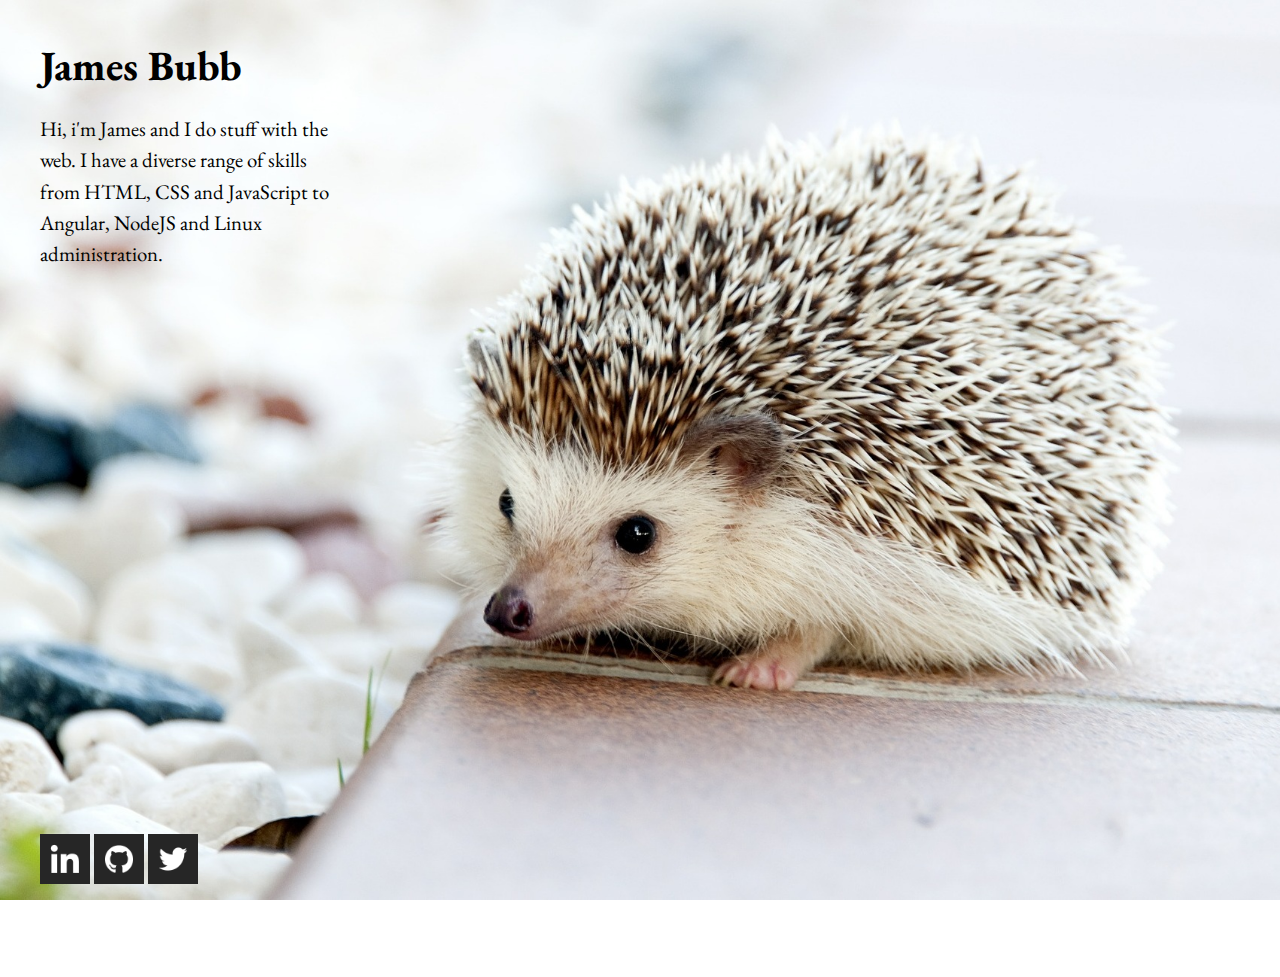
==== index.html @ df621baf "Hedgehogify." ====
<!DOCTYPE html>
<html lang="en">
<head>
  <meta charset="UTF-8">
  <title>Document</title>
  <link href='https://fonts.googleapis.com/css?family=EB+Garamond' rel='stylesheet' type='text/css'>
  <meta name="viewport" content="width=device-width, initial-scale=1">
  <style>
    body{
      font-family: 'EB Garamond', garamond, serif;
      font-size: 1.3em;
      margin: 0;
      padding: 0;
    }
    h1{
      font-size: 2em;
    }
    h2{
      margin: 0;
      font-size: 1em;
    }
    .jumbotron{
      height: 100vh;
      background-image: url(img/hedgehog.jpg);
      background-size: cover;
      background-position: left center;
      background-repeat: no-repeat;
      position: relative;
    }
    .jumbotron img{
      width: 50px;
      height: 50px;
    }
    .container{
      max-width: 1200px;
      padding: 3%;
      margin: 0 auto;
    }

    ul.links{
      list-style-type: none;
      margin: 0;
      padding: 0;
    }
    ul.links li{
      font-size: 1.4em;
      display:inline-block;
      padding: 0 30px;
    }
    ul.links .line{
      border-bottom: 2px solid black;
      display: block;
      width: 0;
      margin-top: 5px;
      position: relative;
      padding: 0;
      transition: all .6s ease;
    }
    h1{ margin: 0;}
    header{
      margin-top: 50px;
    }
    header * {
      display: inline-block;

    }
    .links{
      float: right;
vertical-align: baseline;
    }
    a{
      color: rgb(64, 64, 64);
      text-decoration: none;
    }
    a:hover{
      color: rgb(84, 84, 84);
    }

    #skills ul{
      list-style-type: none;
      margin: 0;
      padding: 0;
    }
    #skills ul li{
      display: inline;
      padding:25px;
    }
    #skills ul li img{
      vertical-align: middle;
      width: 20%;
      height: 20%;
    }
    .social{
      position: absolute;
      bottom: 10px;
    }
    .jumbotron p{
      line-height: 1.5em;
      min-width: 250px;
      max-width: 25%;
      color: black;
    }
  </style>
</head>
<body>
  <section class="jumbotron">
    <div class="container">
      <h1>James Bubb </h1>
      <p>Hi, i'm James and I do stuff with the web. I have a diverse range of skills from HTML, CSS and JavaScript to Angular, NodeJS and Linux administration. </p>

    <div class="social">
      <a href="https://www.linkedin.com/in/james-bubb-40753142"><img src="img/sm/Linkedin.png" alt=""></a>
      <a href="https://github.com/codebubb"><img src="img/sm/Github.png" alt=""></a>
      <a href="https://twitter.com/codebubb"><img src="img/sm/Twitter.png" alt=""></a>
    </div>
  </div>
  </section>
  <div class="container">


    <div class="page" id="skills">
      <h2>Skills</h2>
      <ul>
        <li><img src="img/html5.png" alt=""></li>
        <li><img src="img/css.png" alt=""></li>
        <li><img src="img/js.png" alt=""></li>
        <li><img src="img/jquery.gif" alt=""></li>
        <li><img src="img/angular.png" alt=""></li>
        <li><img src="img/sass.png" alt=""></li>
        <li><img src="img/photoshop.png" alt=""></li>
        <li><img src="img/nodejs.png" alt=""></li>
        <li><img src="img/expressjs.png" alt=""></li>
        <li><img src="img/mongodb.jpeg" alt=""></li>

      </ul>
    </div>
    <div class="page" id="projects">
      <h2>Projects</h2>
      <div>Lorem ipsum dolor sit amet, consectetur adipisicing elit. Modi consectetur ab labore illum provident, repudiandae quae iusto, rem voluptas, voluptatibus facilis odio quam a! Et, debitis, voluptates! Quaerat ipsam, dolores!</div>
      <div>Harum aut nulla commodi, pariatur, illo soluta. Nisi saepe at nam eos cumque blanditiis quasi, mollitia, delectus deleniti dolor vero natus repellendus reiciendis culpa quod veniam hic qui quidem! Ut.</div>
      <div>Facere, minima, tempora. Tempora earum iure deleniti doloremque! Dolores deserunt sapiente quos nulla natus maxime nisi neque odio ipsam explicabo, exercitationem deleniti quaerat, laudantium aspernatur voluptate sed nostrum velit provident.</div>
    </div>
    <div class="page" id="blog">
      <h2>Blog</h2>
      <div>Lorem ipsum dolor sit amet, consectetur adipisicing elit. Consectetur, possimus dolor! Ducimus dolores animi nihil odio adipisci sapiente quae ad obcaecati veritatis necessitatibus facere, aperiam dignissimos mollitia a in numquam?</div>
      <div>Est illum beatae voluptates ex ratione ullam doloribus dolore non? Minus exercitationem consequuntur nam recusandae culpa debitis corrupti, voluptate rem deserunt adipisci quod non sunt! Excepturi consequuntur sequi facilis minima.</div>
      <div>Iste labore eligendi itaque voluptatem, molestias assumenda suscipit fugiat voluptate optio officia facilis quas odit, qui nesciunt quidem veniam eos alias repellat omnis molestiae quo similique explicabo provident consequatur. Exercitationem.</div>
    </div>
  </div>
  <script>
    (function(){
      var toggleContent = function(toShow){
        toShow = toShow || document.querySelector('#intro');
        var contentBlocks = document.querySelectorAll('.page');
        contentBlocks.forEach(function(block){
          block.style.display = block === toShow ? 'block' : 'none';
        });
      };

      toggleContent();


      var links = document.querySelectorAll('.links a');
      var line = document.querySelector('.line');
      links.forEach(function(link){
        link.addEventListener('click', function(){
          var currentSection = {
            href: this.getAttribute('href'),
            width: this.parentElement.clientWidth,
            position: this.parentElement.offsetLeft - this.parentElement.parentElement.offsetLeft,
            padding: {
              left: parseInt(window.getComputedStyle(this.parentElement).paddingLeft),
              right: parseInt(window.getComputedStyle(this.parentElement).paddingRight)
            },
            contentWidth: function(){
              return this.width - (this.padding.left + this.padding.right) + "px";
            },
            contentPosition: function(){
              return this.position + this.padding.left + "px";
            }
          }
          line.style.width = currentSection.contentWidth();
          line.style.left = currentSection.contentPosition();
          toggleContent(document.querySelector(currentSection.href));
        })
      });
    })();
  </script>
</body>
</html>
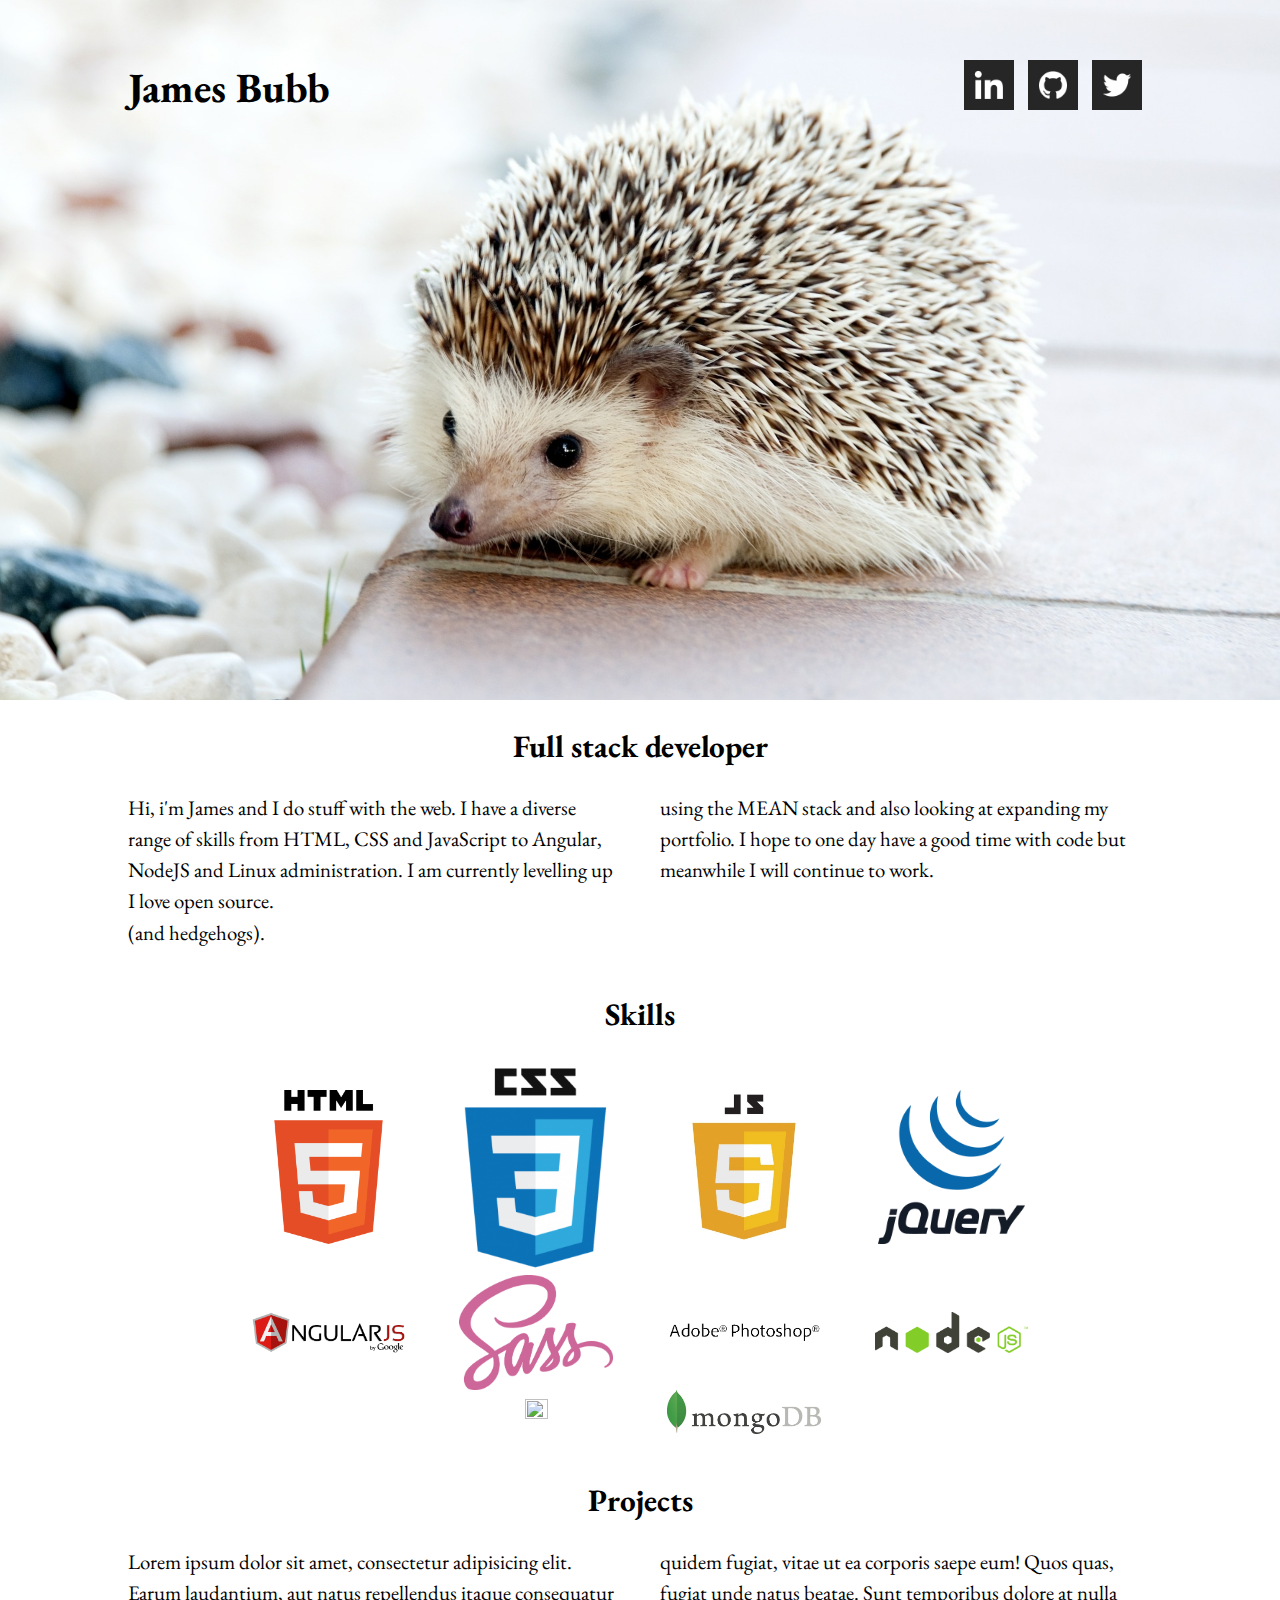
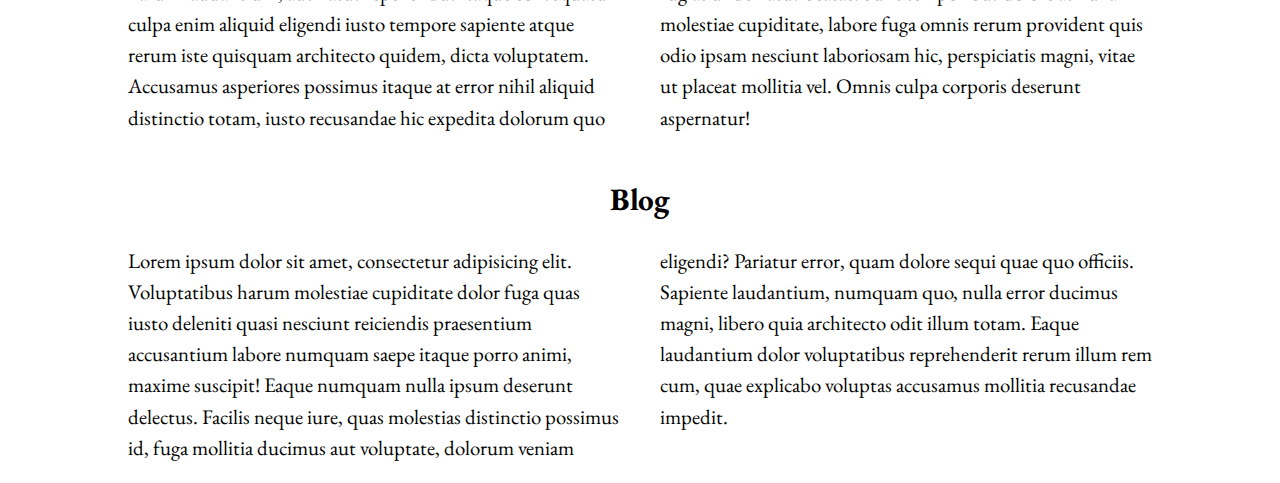
==== commit 2f7604ec: "Update containers and mobile layout." ====
--- a/index.html
+++ b/index.html
@@ -15,28 +15,34 @@
     h1{
       font-size: 2em;
     }
-    h2{
-      margin: 0;
-      font-size: 1em;
-    }
+
+
+
     .jumbotron{
-      height: 100vh;
+      height: 700px;
       background-image: url(img/hedgehog.jpg);
       background-size: cover;
       background-position: left center;
       background-repeat: no-repeat;
+    }
+
+
+
+
+    .container{
+      max-width: 1024px;
+      padding: 0px 20px 20px 20px;
+      margin: 0 auto;
+    }
+    .jumbotron .container{
       position: relative;
-    }
-    .jumbotron img{
+      padding-top: 60px;
+    }
+    .social img{
       width: 50px;
       height: 50px;
-    }
-    .container{
-      max-width: 1200px;
-      padding: 3%;
-      margin: 0 auto;
-    }
-
+      margin-right: 10px;
+    }
     ul.links{
       list-style-type: none;
       margin: 0;
@@ -56,14 +62,12 @@
       padding: 0;
       transition: all .6s ease;
     }
-    h1{ margin: 0;}
+    h1{ margin: 0;
+    }
     header{
-      margin-top: 50px;
-    }
-    header * {
-      display: inline-block;
-
-    }
+      /*position: fixed;*/
+    }
+
     .links{
       float: right;
 vertical-align: baseline;
@@ -80,6 +84,7 @@
       list-style-type: none;
       margin: 0;
       padding: 0;
+      text-align: center;
     }
     #skills ul li{
       display: inline;
@@ -87,38 +92,81 @@
     }
     #skills ul li img{
       vertical-align: middle;
-      width: 20%;
-      height: 20%;
-    }
-    .social{
+
+      width: 15%;
+      height: 15%;
+    }
+    .jumbotron .container .social{
       position: absolute;
-      bottom: 10px;
-    }
-    .jumbotron p{
+      top: 60px;
+      right: 20px;
+    }
+    .info p{
       line-height: 1.5em;
-      min-width: 250px;
-      max-width: 25%;
+      margin: 0;
       color: black;
+      column-count: 2;
+      column-gap: 40px;
+    }
+    h2{
+      text-align: center;
+
+    }
+    @media(max-width:480px){
+      .jumbotron{
+        height: 400px;
+      }
+      .jumbotron .container{
+        padding-top: 5px;
+      }
+      .container{
+        padding-top: 5px;
+      }
+      .social{
+        position: relative;
+        left: 20px;
+      }
+      .social img{
+        width: 35px;
+        height: 35px;
+      }
+      .info p{
+        column-count: 1;
+      }
+    }
+    .jumbotron h3{
+      margin-top: 5%;
     }
   </style>
 </head>
 <body>
   <section class="jumbotron">
     <div class="container">
+      <header>
+
       <h1>James Bubb </h1>
-      <p>Hi, i'm James and I do stuff with the web. I have a diverse range of skills from HTML, CSS and JavaScript to Angular, NodeJS and Linux administration. </p>
 
     <div class="social">
       <a href="https://www.linkedin.com/in/james-bubb-40753142"><img src="img/sm/Linkedin.png" alt=""></a>
       <a href="https://github.com/codebubb"><img src="img/sm/Github.png" alt=""></a>
       <a href="https://twitter.com/codebubb"><img src="img/sm/Twitter.png" alt=""></a>
     </div>
+    </header>
   </div>
   </section>
-  <div class="container">
-
-
-    <div class="page" id="skills">
+  <section class="info">
+    <div class="container">
+      <h2>Full stack developer</h2>
+      <p>Hi, i'm James and I do stuff with the web. I have a diverse range of skills from HTML, CSS and JavaScript to Angular, NodeJS and Linux administration. I am currently levelling up using the MEAN stack and also looking at expanding my portfolio. I hope to one day have a good time with code but meanwhile I will continue to work.</p>
+      <p> I love open source.</p>
+      <p>(and hedgehogs).</p>
+    </div>
+  </section>
+
+
+
+    <section class="page" id="skills">
+      <div class="container">
       <h2>Skills</h2>
       <ul>
         <li><img src="img/html5.png" alt=""></li>
@@ -134,18 +182,23 @@
 
       </ul>
     </div>
-    <div class="page" id="projects">
+  </section>
+    <section class="info" id="projects">
+      <div class="container">
       <h2>Projects</h2>
-      <div>Lorem ipsum dolor sit amet, consectetur adipisicing elit. Modi consectetur ab labore illum provident, repudiandae quae iusto, rem voluptas, voluptatibus facilis odio quam a! Et, debitis, voluptates! Quaerat ipsam, dolores!</div>
-      <div>Harum aut nulla commodi, pariatur, illo soluta. Nisi saepe at nam eos cumque blanditiis quasi, mollitia, delectus deleniti dolor vero natus repellendus reiciendis culpa quod veniam hic qui quidem! Ut.</div>
-      <div>Facere, minima, tempora. Tempora earum iure deleniti doloremque! Dolores deserunt sapiente quos nulla natus maxime nisi neque odio ipsam explicabo, exercitationem deleniti quaerat, laudantium aspernatur voluptate sed nostrum velit provident.</div>
-    </div>
-    <div class="page" id="blog">
+      <p><span>Lorem ipsum dolor sit amet, consectetur adipisicing elit. Earum laudantium, aut natus repellendus itaque consequatur culpa enim aliquid eligendi iusto tempore sapiente atque rerum iste quisquam architecto quidem, dicta voluptatem.</span>
+      <span>Accusamus asperiores possimus itaque at error nihil aliquid distinctio totam, iusto recusandae hic expedita dolorum quo quidem fugiat, vitae ut ea corporis saepe eum! Quos quas, fugiat unde natus beatae.</span>
+      <span>Sunt temporibus dolore at nulla molestiae cupiditate, labore fuga omnis rerum provident quis odio ipsam nesciunt laboriosam hic, perspiciatis magni, vitae ut placeat mollitia vel. Omnis culpa corporis deserunt aspernatur!</span></p>
+    </section>
+    </div>
+    <section class="info" id="blog">
+      <div class="container">
       <h2>Blog</h2>
-      <div>Lorem ipsum dolor sit amet, consectetur adipisicing elit. Consectetur, possimus dolor! Ducimus dolores animi nihil odio adipisci sapiente quae ad obcaecati veritatis necessitatibus facere, aperiam dignissimos mollitia a in numquam?</div>
-      <div>Est illum beatae voluptates ex ratione ullam doloribus dolore non? Minus exercitationem consequuntur nam recusandae culpa debitis corrupti, voluptate rem deserunt adipisci quod non sunt! Excepturi consequuntur sequi facilis minima.</div>
-      <div>Iste labore eligendi itaque voluptatem, molestias assumenda suscipit fugiat voluptate optio officia facilis quas odit, qui nesciunt quidem veniam eos alias repellat omnis molestiae quo similique explicabo provident consequatur. Exercitationem.</div>
-    </div>
+      <p><span>Lorem ipsum dolor sit amet, consectetur adipisicing elit. Voluptatibus harum molestiae cupiditate dolor fuga quas iusto deleniti quasi nesciunt reiciendis praesentium accusantium labore numquam saepe itaque porro animi, maxime suscipit!</span>
+      <span>Eaque numquam nulla ipsum deserunt delectus. Facilis neque iure, quas molestias distinctio possimus id, fuga mollitia ducimus aut voluptate, dolorum veniam eligendi? Pariatur error, quam dolore sequi quae quo officiis.</span>
+      <span>Sapiente laudantium, numquam quo, nulla error ducimus magni, libero quia architecto odit illum totam. Eaque laudantium dolor voluptatibus reprehenderit rerum illum rem cum, quae explicabo voluptas accusamus mollitia recusandae impedit.</span></p>
+    </div>
+  </section>
   </div>
   <script>
     (function(){
@@ -157,7 +210,7 @@
         });
       };
 
-      toggleContent();
+      // toggleContent();
 
 
       var links = document.querySelectorAll('.links a');
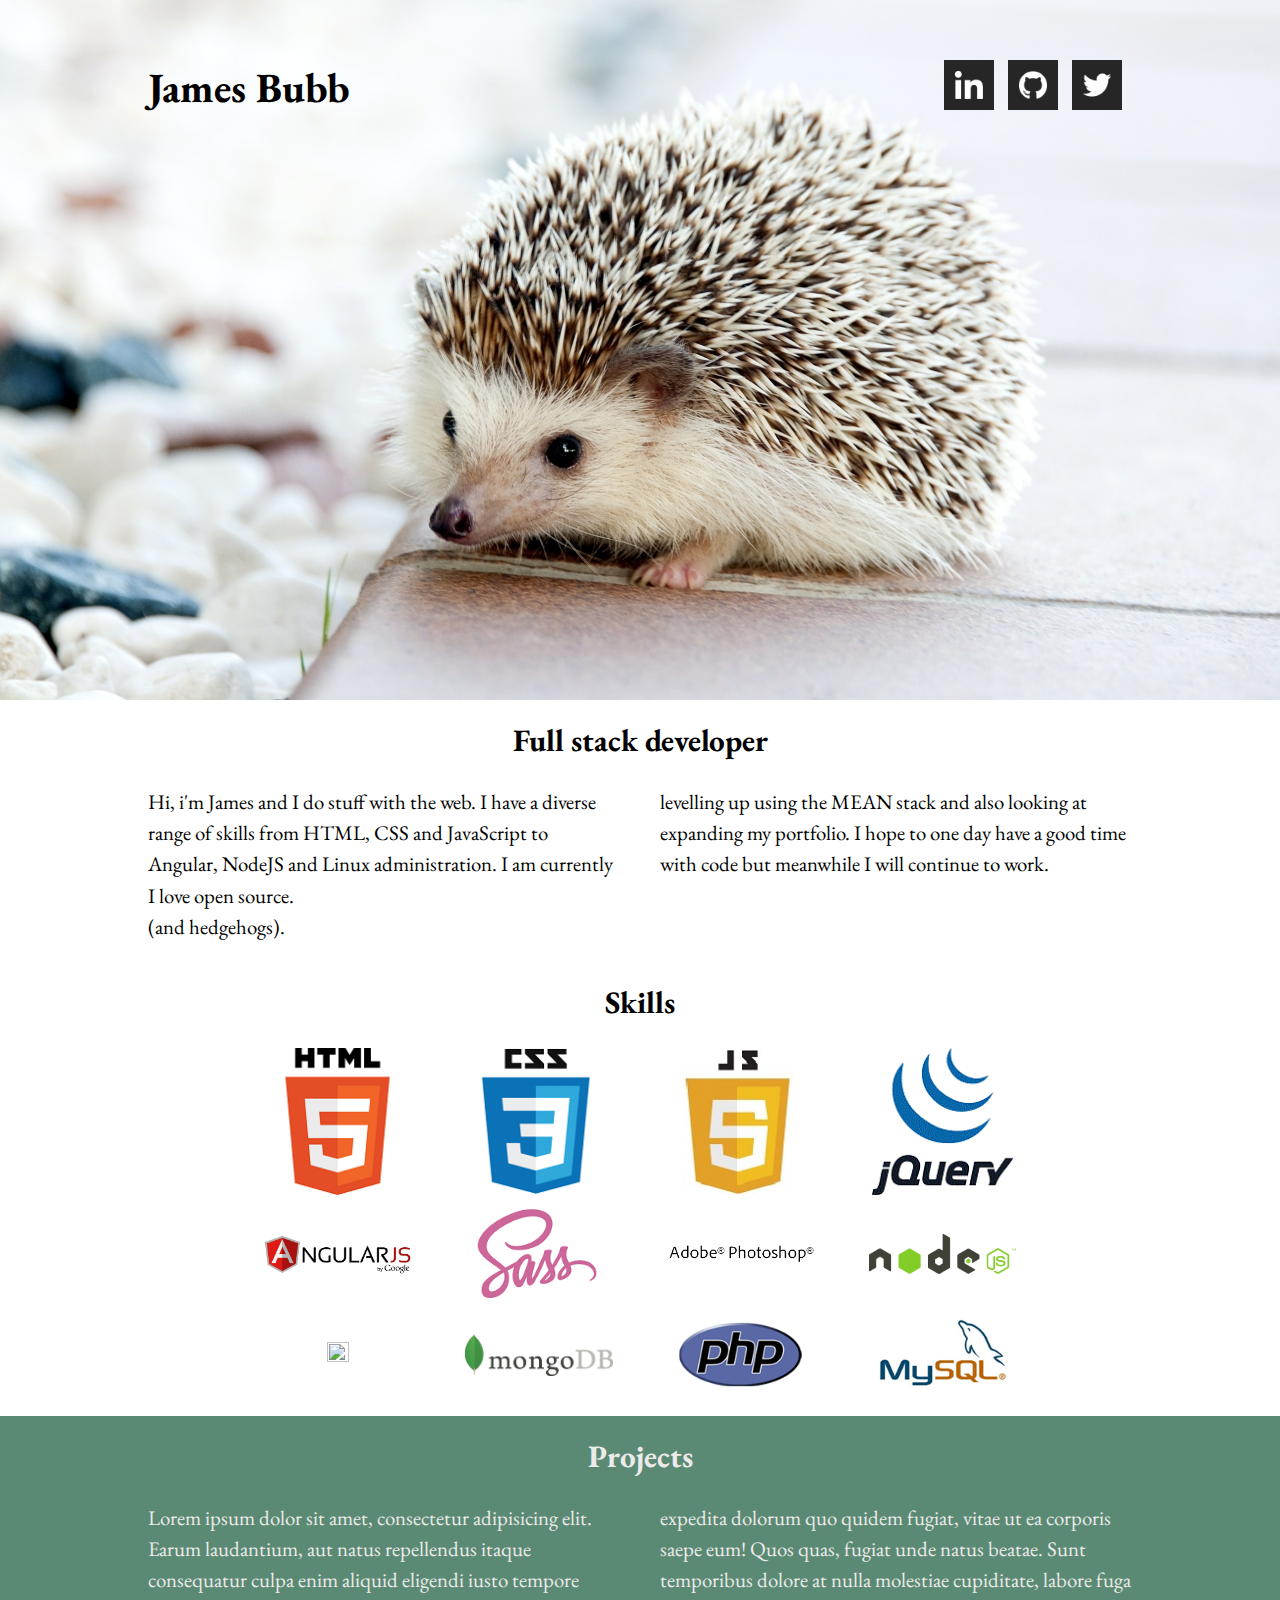
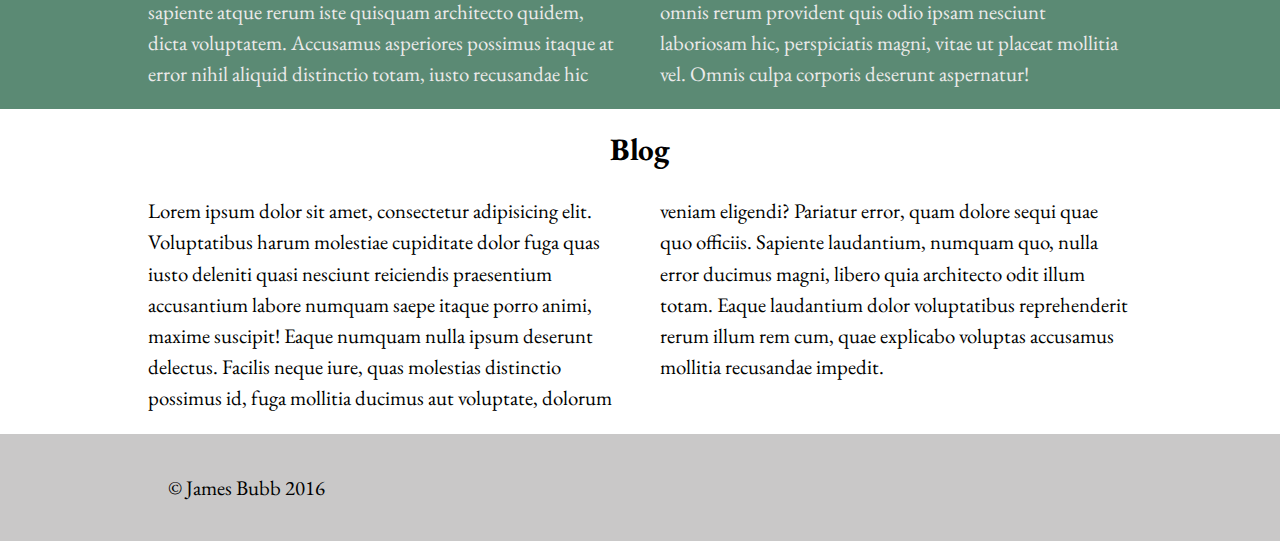
==== commit 65bf0e87: "Add new banner type for projects." ====
--- a/index.html
+++ b/index.html
@@ -6,6 +6,9 @@
   <link href='https://fonts.googleapis.com/css?family=EB+Garamond' rel='stylesheet' type='text/css'>
   <meta name="viewport" content="width=device-width, initial-scale=1">
   <style>
+    * {
+      box-sizing: border-box;
+    }
     body{
       font-family: 'EB Garamond', garamond, serif;
       font-size: 1.3em;
@@ -31,7 +34,7 @@
 
     .container{
       max-width: 1024px;
-      padding: 0px 20px 20px 20px;
+      padding: 20px 20px 20px 20px;
       margin: 0 auto;
     }
     .jumbotron .container{
@@ -110,7 +113,23 @@
     }
     h2{
       text-align: center;
-
+      margin-top: 0;
+    }
+    footer{
+      background-color: #c9c8c8;
+
+    }
+
+    footer p{
+      margin: 0;
+      padding: 20px;
+    }
+    #projects{
+      background-color: rgb(91, 138, 116);
+      color: #eceaea;
+    }
+    #projects p{
+      color: #eceaea;
     }
     @media(max-width:480px){
       .jumbotron{
@@ -120,7 +139,7 @@
         padding-top: 5px;
       }
       .container{
-        padding-top: 5px;
+        padding-top: 20px;
       }
       .social{
         position: relative;
@@ -132,6 +151,12 @@
       }
       .info p{
         column-count: 1;
+      }
+      #skills ul li{
+        display: block;
+      }
+      #skills ul li img{
+        width: 50%;
       }
     }
     .jumbotron h3{
@@ -179,6 +204,8 @@
         <li><img src="img/nodejs.png" alt=""></li>
         <li><img src="img/expressjs.png" alt=""></li>
         <li><img src="img/mongodb.jpeg" alt=""></li>
+        <li><img src="img/php.png" alt=""></li>
+        <li><img src="img/mysql.png" alt=""></li>
 
       </ul>
     </div>
@@ -200,6 +227,11 @@
     </div>
   </section>
   </div>
+  <footer>
+    <div class="container">
+      <p>&copy; James Bubb 2016</p>
+    </div>
+  </footer>
   <script>
     (function(){
       var toggleContent = function(toShow){
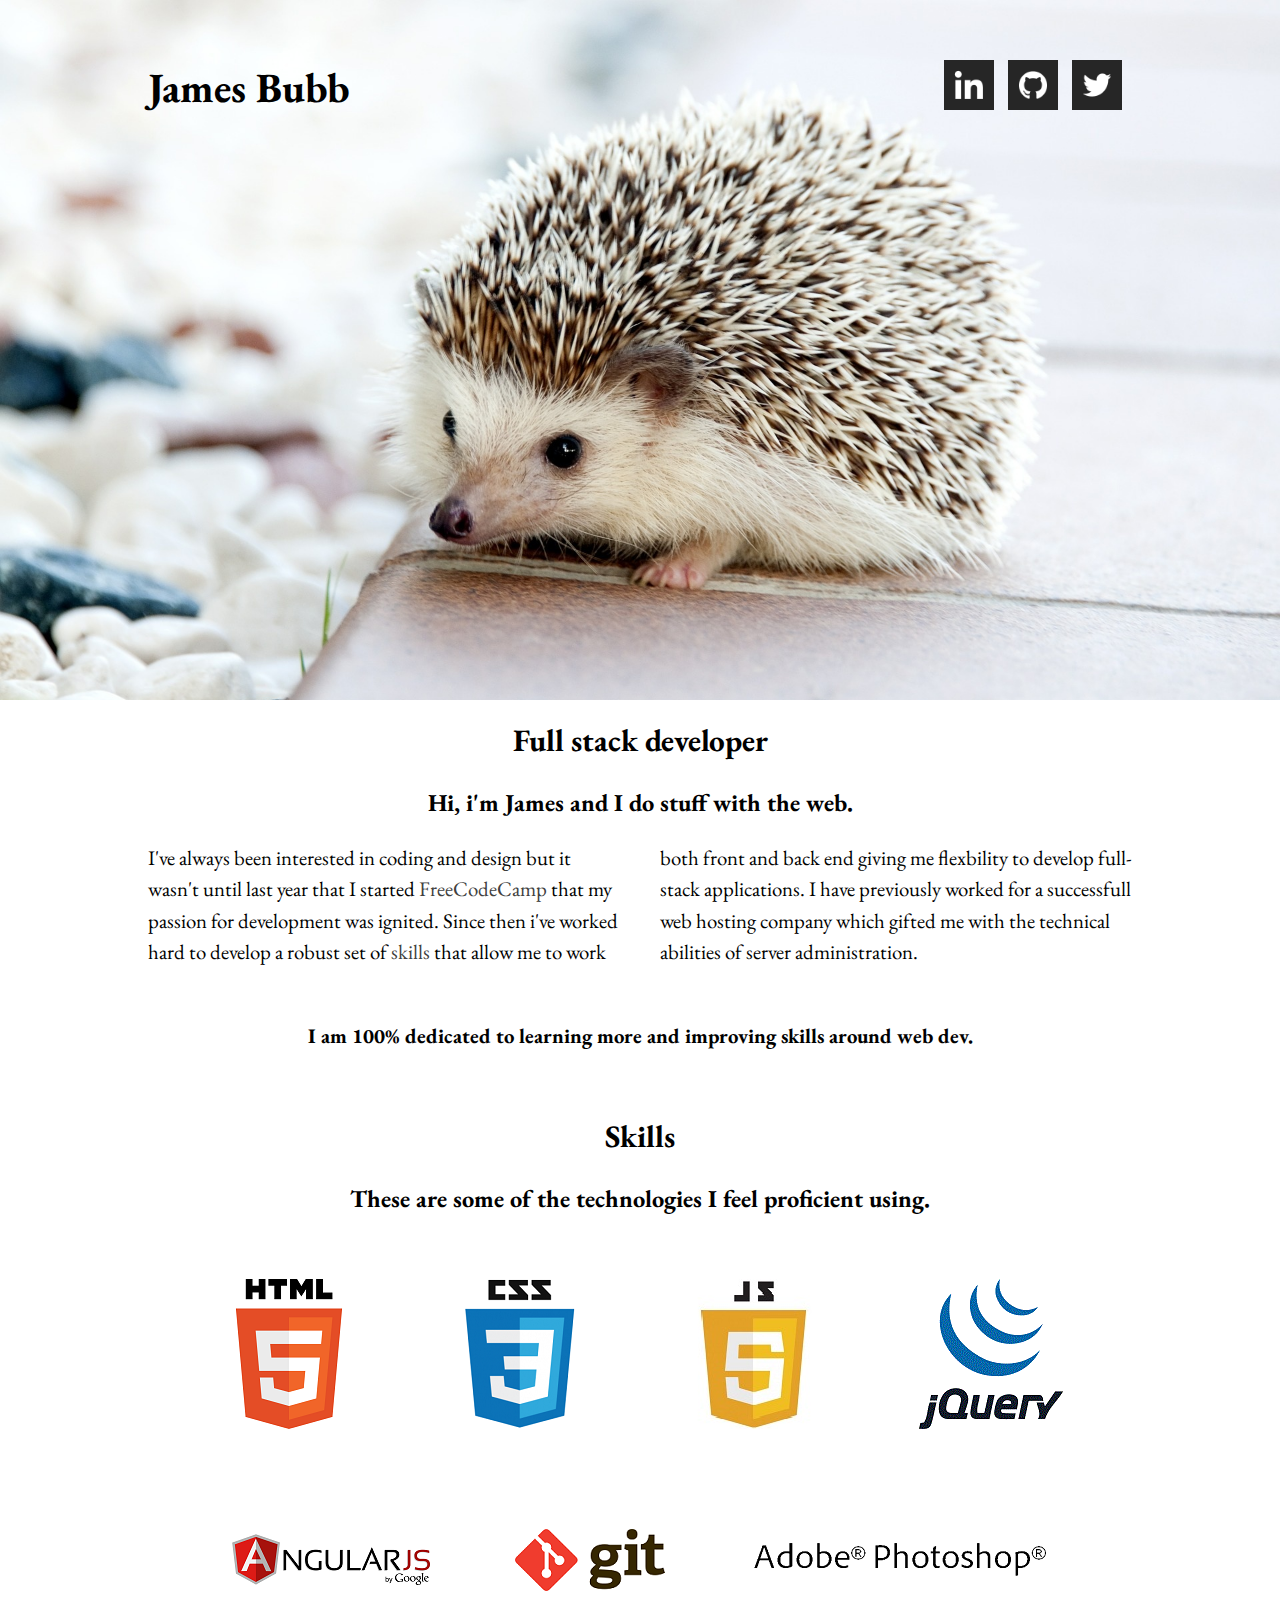
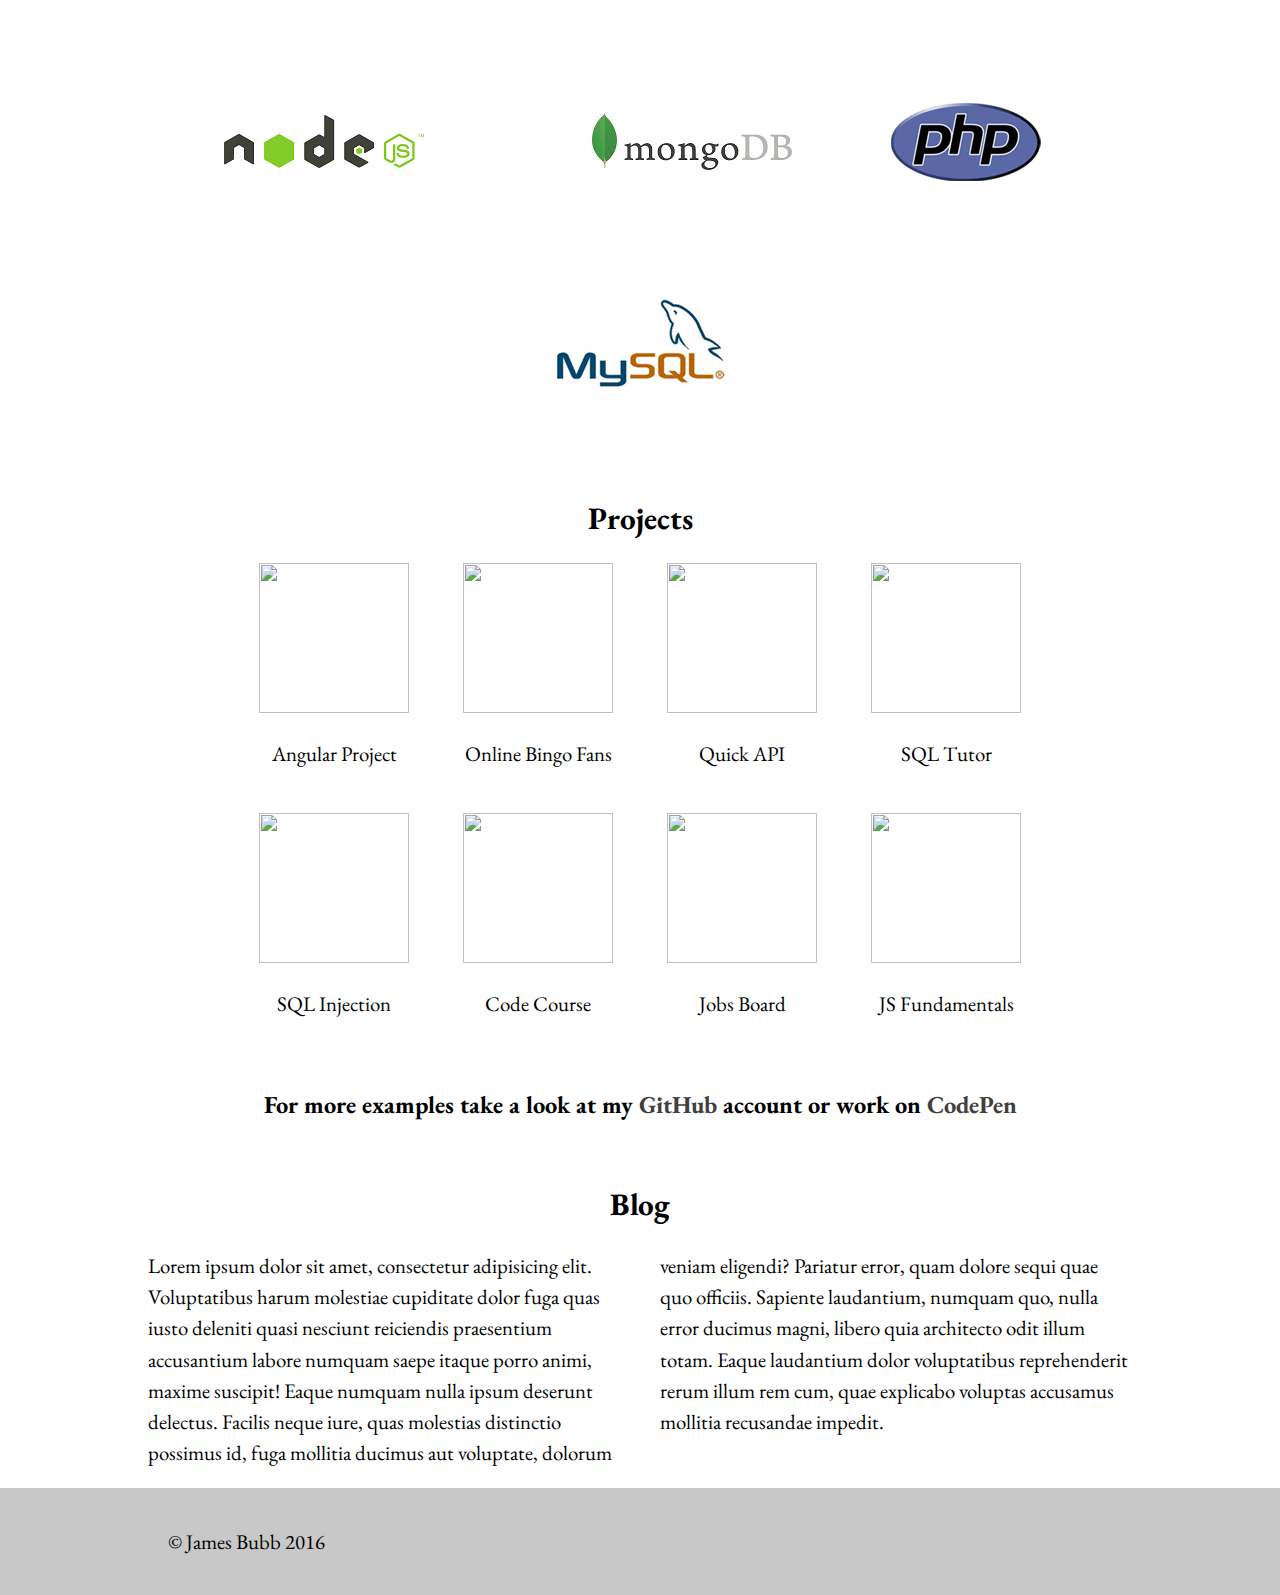
==== commit a8f7bfcd: "Adjust skills section and prepare projects section." ====
--- a/index.html
+++ b/index.html
@@ -90,14 +90,35 @@
       text-align: center;
     }
     #skills ul li{
-      display: inline;
-      padding:25px;
+      display: inline-block;
+      padding:40px;
+      margin-bottom: 20px;
     }
     #skills ul li img{
       vertical-align: middle;
 
-      width: 15%;
-      height: 15%;
+      /*width: 15%;
+      height: 15%;*/
+    }
+    #projects ul{
+      list-style-type: none;
+      margin: 0;
+      padding: 0;
+      text-align: center;
+    }
+    #projects ul li{
+      display:inline-block;
+      margin: 0 25px;
+      text-align: center;
+    }
+
+    #projects img{
+      width: 150px;
+      height: 150px;
+    }
+    .project{
+      width: 150px;
+      height: 250px;
     }
     .jumbotron .container .social{
       position: absolute;
@@ -125,11 +146,12 @@
       padding: 20px;
     }
     #projects{
-      background-color: rgb(91, 138, 116);
-      color: #eceaea;
+      /*background-color: rgb(109, 157, 103);*/
+      /*color: #eceaea;*/
     }
     #projects p{
-      color: #eceaea;
+      /*color: #eceaea;*/
+      text-align: center;
     }
     @media(max-width:480px){
       .jumbotron{
@@ -182,9 +204,14 @@
   <section class="info">
     <div class="container">
       <h2>Full stack developer</h2>
-      <p>Hi, i'm James and I do stuff with the web. I have a diverse range of skills from HTML, CSS and JavaScript to Angular, NodeJS and Linux administration. I am currently levelling up using the MEAN stack and also looking at expanding my portfolio. I hope to one day have a good time with code but meanwhile I will continue to work.</p>
-      <p> I love open source.</p>
-      <p>(and hedgehogs).</p>
+      <h3 style="text-align: center;">Hi, i'm James and I do stuff with the web.</h3>
+
+      <p>
+      I've always been interested in coding and design but it wasn't until last year that I started <a href="">FreeCodeCamp</a> that my passion for development was ignited. Since then i've worked hard to develop a robust set of <a href="#skills">skills</a> that allow me to work both front and back end giving me flexbility to develop full-stack applications.
+
+      I have previously worked for a successfull web hosting company which gifted me with the technical abilities of server administration.</p>
+      <br>
+      <h4 style="text-align: center;">I am 100% dedicated to learning more and improving skills around web dev.</h4>
     </div>
   </section>
 
@@ -193,13 +220,14 @@
     <section class="page" id="skills">
       <div class="container">
       <h2>Skills</h2>
+      <h3 style="text-align: center;">These are some of the technologies I feel proficient using.</h3>
       <ul>
         <li><img src="img/html5.png" alt=""></li>
         <li><img src="img/css.png" alt=""></li>
         <li><img src="img/js.png" alt=""></li>
         <li><img src="img/jquery.gif" alt=""></li>
         <li><img src="img/angular.png" alt=""></li>
-        <li><img src="img/sass.png" alt=""></li>
+        <li><img src="img/git.png" alt=""></li>
         <li><img src="img/photoshop.png" alt=""></li>
         <li><img src="img/nodejs.png" alt=""></li>
         <li><img src="img/expressjs.png" alt=""></li>
@@ -210,12 +238,60 @@
       </ul>
     </div>
   </section>
-    <section class="info" id="projects">
+    <section id="projects">
       <div class="container">
       <h2>Projects</h2>
-      <p><span>Lorem ipsum dolor sit amet, consectetur adipisicing elit. Earum laudantium, aut natus repellendus itaque consequatur culpa enim aliquid eligendi iusto tempore sapiente atque rerum iste quisquam architecto quidem, dicta voluptatem.</span>
-      <span>Accusamus asperiores possimus itaque at error nihil aliquid distinctio totam, iusto recusandae hic expedita dolorum quo quidem fugiat, vitae ut ea corporis saepe eum! Quos quas, fugiat unde natus beatae.</span>
-      <span>Sunt temporibus dolore at nulla molestiae cupiditate, labore fuga omnis rerum provident quis odio ipsam nesciunt laboriosam hic, perspiciatis magni, vitae ut placeat mollitia vel. Omnis culpa corporis deserunt aspernatur!</span></p>
+      <ul>
+        <li>
+          <div class="project">
+            <img src="" alt="">
+            <p>Angular Project</p>
+        </div>
+      </li>
+        <li>
+          <div class="project">
+            <img src="" alt="">
+            <p>Online Bingo Fans</p>
+        </div>
+      </li>
+        <li>
+          <div class="project">
+            <img src="" alt="">
+            <p>Quick API</p>
+        </div>
+      </li>
+        <li>
+          <div class="project">
+            <img src="" alt="">
+            <p>SQL Tutor</p>
+        </div>
+      </li>
+        <li>
+          <div class="project">
+            <img src="" alt="">
+            <p>SQL Injection</p>
+        </div>
+      </li>
+      <li>
+        <div class="project">
+          <img src="" alt="">
+          <p>Code Course</p>
+        </div>
+      </li>
+        <li>
+          <div class="project">
+            <img src="" alt="">
+            <p>Jobs Board</p>
+        </div>
+      </li>
+        <li>
+          <div class="project">
+            <img src="" alt="">
+            <p>JS Fundamentals</p>
+        </div>
+      </li>
+      </ul>
+      <h3 style="text-align: center;">For more examples take a look at my <a href="">GitHub</a> account or work on <a href="">CodePen</a></h3>
     </section>
     </div>
     <section class="info" id="blog">
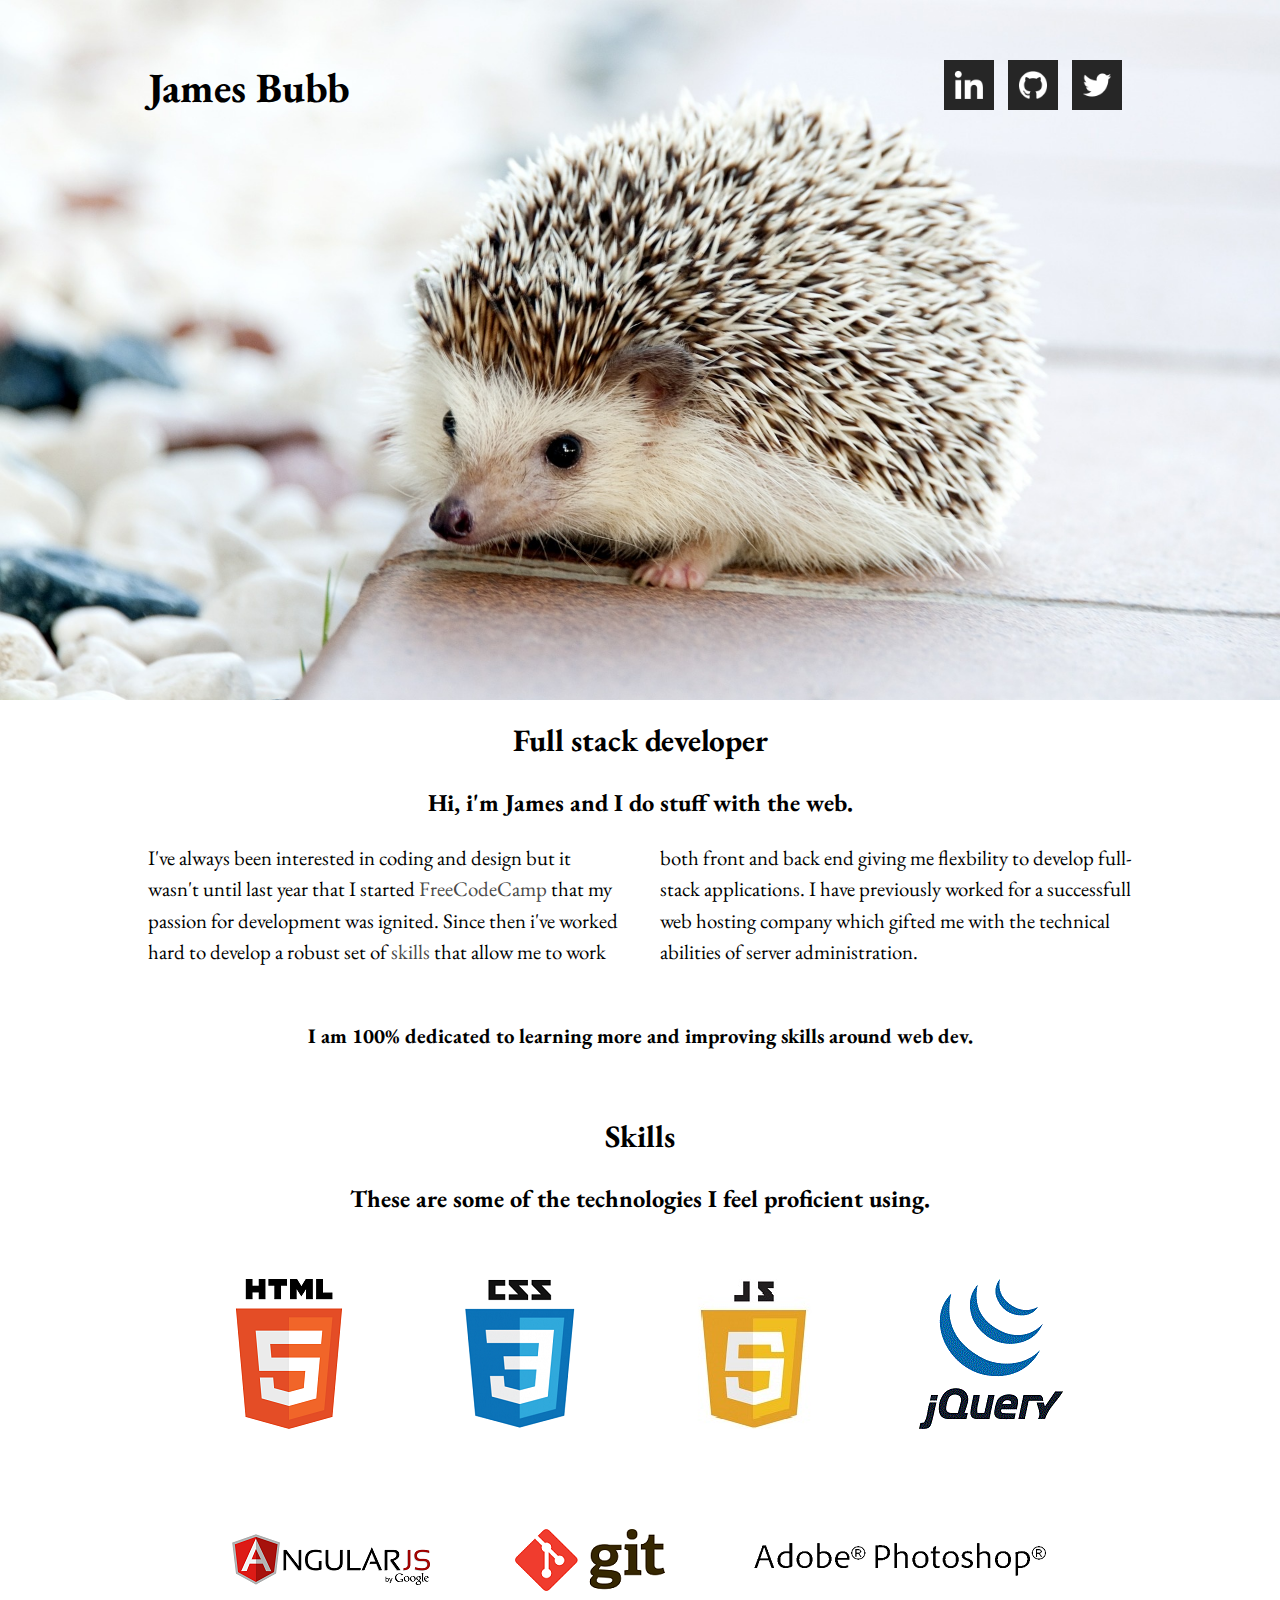
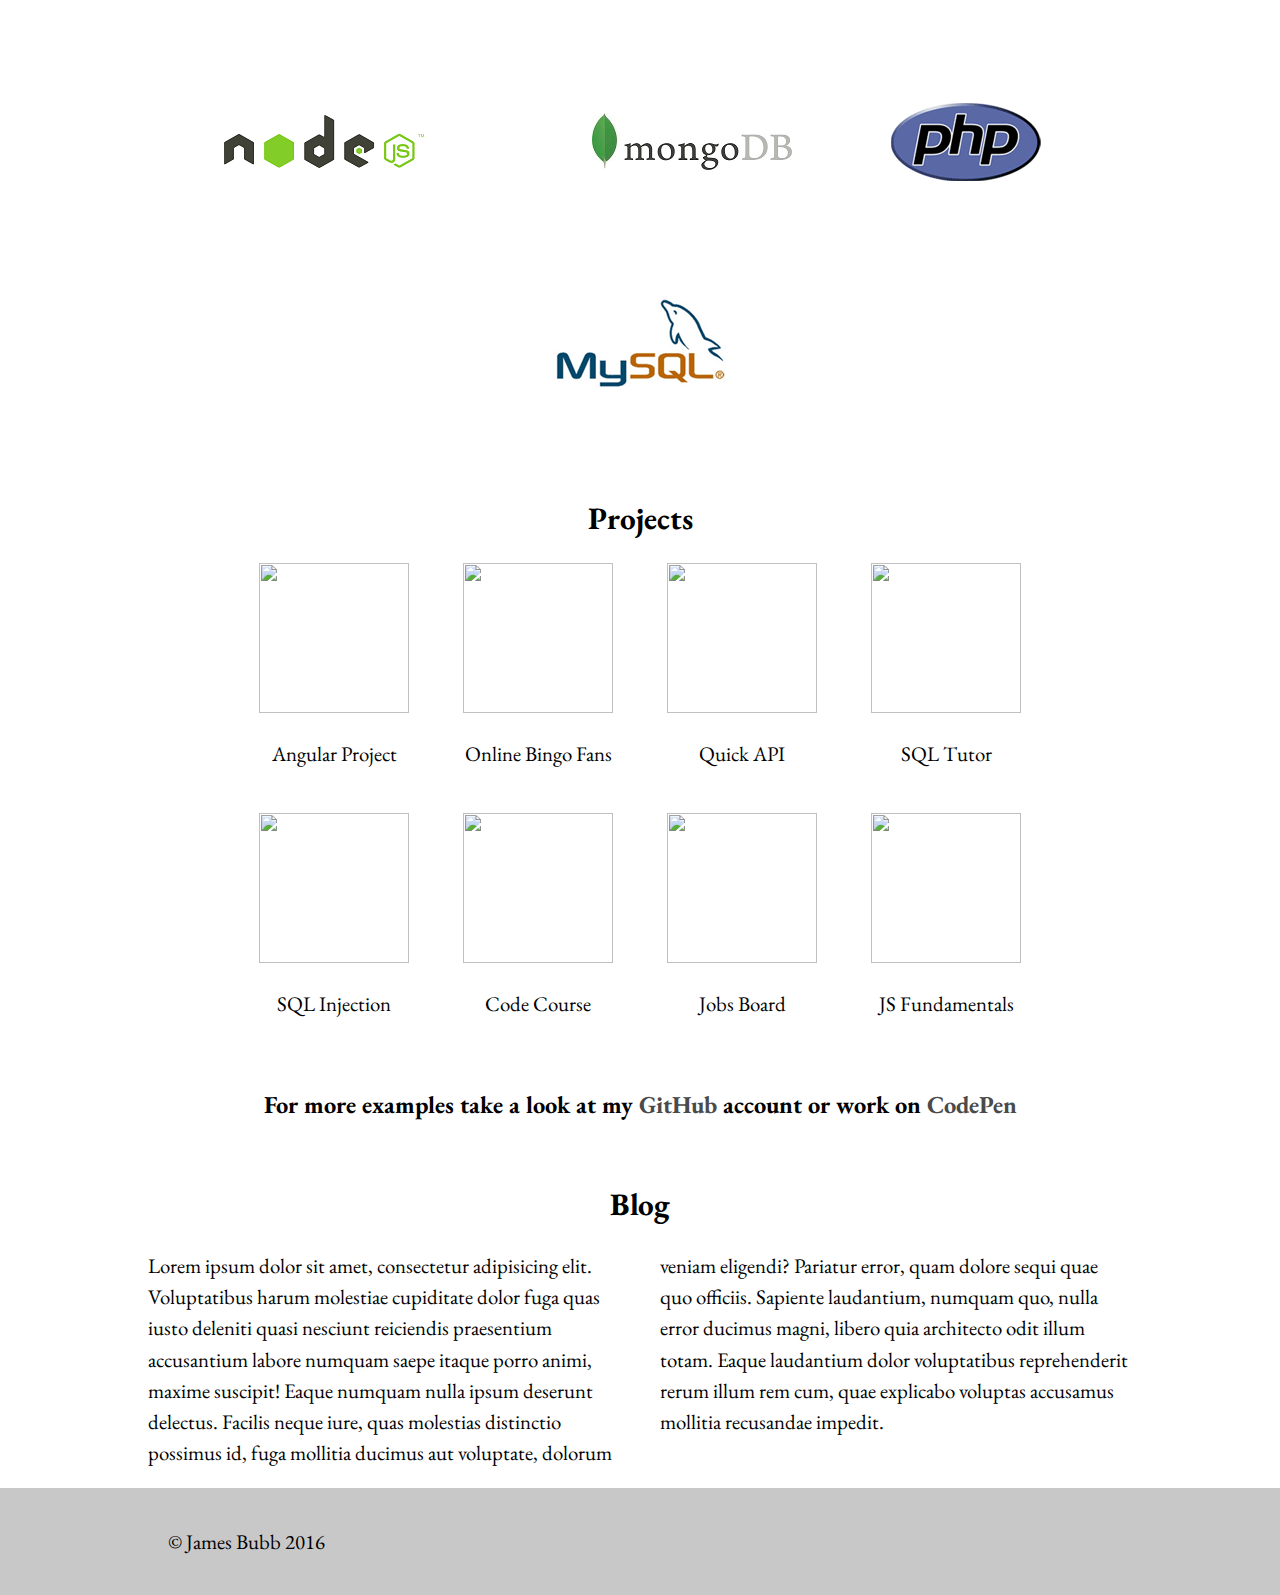
==== commit 0f35b010: "Initialise Wordpress theme" ====
--- a/index.html
+++ b/index.html
@@ -4,348 +4,127 @@
   <meta charset="UTF-8">
   <title>Document</title>
   <link href='https://fonts.googleapis.com/css?family=EB+Garamond' rel='stylesheet' type='text/css'>
+  <link rel="stylesheet" href="css/style.css">
   <meta name="viewport" content="width=device-width, initial-scale=1">
-  <style>
-    * {
-      box-sizing: border-box;
-    }
-    body{
-      font-family: 'EB Garamond', garamond, serif;
-      font-size: 1.3em;
-      margin: 0;
-      padding: 0;
-    }
-    h1{
-      font-size: 2em;
-    }
-
-
-
-    .jumbotron{
-      height: 700px;
-      background-image: url(img/hedgehog.jpg);
-      background-size: cover;
-      background-position: left center;
-      background-repeat: no-repeat;
-    }
-
-
-
-
-    .container{
-      max-width: 1024px;
-      padding: 20px 20px 20px 20px;
-      margin: 0 auto;
-    }
-    .jumbotron .container{
-      position: relative;
-      padding-top: 60px;
-    }
-    .social img{
-      width: 50px;
-      height: 50px;
-      margin-right: 10px;
-    }
-    ul.links{
-      list-style-type: none;
-      margin: 0;
-      padding: 0;
-    }
-    ul.links li{
-      font-size: 1.4em;
-      display:inline-block;
-      padding: 0 30px;
-    }
-    ul.links .line{
-      border-bottom: 2px solid black;
-      display: block;
-      width: 0;
-      margin-top: 5px;
-      position: relative;
-      padding: 0;
-      transition: all .6s ease;
-    }
-    h1{ margin: 0;
-    }
-    header{
-      /*position: fixed;*/
-    }
-
-    .links{
-      float: right;
-vertical-align: baseline;
-    }
-    a{
-      color: rgb(64, 64, 64);
-      text-decoration: none;
-    }
-    a:hover{
-      color: rgb(84, 84, 84);
-    }
-
-    #skills ul{
-      list-style-type: none;
-      margin: 0;
-      padding: 0;
-      text-align: center;
-    }
-    #skills ul li{
-      display: inline-block;
-      padding:40px;
-      margin-bottom: 20px;
-    }
-    #skills ul li img{
-      vertical-align: middle;
-
-      /*width: 15%;
-      height: 15%;*/
-    }
-    #projects ul{
-      list-style-type: none;
-      margin: 0;
-      padding: 0;
-      text-align: center;
-    }
-    #projects ul li{
-      display:inline-block;
-      margin: 0 25px;
-      text-align: center;
-    }
-
-    #projects img{
-      width: 150px;
-      height: 150px;
-    }
-    .project{
-      width: 150px;
-      height: 250px;
-    }
-    .jumbotron .container .social{
-      position: absolute;
-      top: 60px;
-      right: 20px;
-    }
-    .info p{
-      line-height: 1.5em;
-      margin: 0;
-      color: black;
-      column-count: 2;
-      column-gap: 40px;
-    }
-    h2{
-      text-align: center;
-      margin-top: 0;
-    }
-    footer{
-      background-color: #c9c8c8;
-
-    }
-
-    footer p{
-      margin: 0;
-      padding: 20px;
-    }
-    #projects{
-      /*background-color: rgb(109, 157, 103);*/
-      /*color: #eceaea;*/
-    }
-    #projects p{
-      /*color: #eceaea;*/
-      text-align: center;
-    }
-    @media(max-width:480px){
-      .jumbotron{
-        height: 400px;
-      }
-      .jumbotron .container{
-        padding-top: 5px;
-      }
-      .container{
-        padding-top: 20px;
-      }
-      .social{
-        position: relative;
-        left: 20px;
-      }
-      .social img{
-        width: 35px;
-        height: 35px;
-      }
-      .info p{
-        column-count: 1;
-      }
-      #skills ul li{
-        display: block;
-      }
-      #skills ul li img{
-        width: 50%;
-      }
-    }
-    .jumbotron h3{
-      margin-top: 5%;
-    }
-  </style>
 </head>
 <body>
   <section class="jumbotron">
     <div class="container">
       <header>
 
-      <h1>James Bubb </h1>
+        <h1>James Bubb </h1>
 
-    <div class="social">
-      <a href="https://www.linkedin.com/in/james-bubb-40753142"><img src="img/sm/Linkedin.png" alt=""></a>
-      <a href="https://github.com/codebubb"><img src="img/sm/Github.png" alt=""></a>
-      <a href="https://twitter.com/codebubb"><img src="img/sm/Twitter.png" alt=""></a>
+        <div class="social">
+          <a href="https://www.linkedin.com/in/james-bubb-40753142"><img src="img/sm/Linkedin.png" alt=""></a>
+          <a href="https://github.com/codebubb"><img src="img/sm/Github.png" alt=""></a>
+          <a href="https://twitter.com/codebubb"><img src="img/sm/Twitter.png" alt=""></a>
+        </div>
+      </header>
     </div>
-    </header>
-  </div>
   </section>
+
   <section class="info">
     <div class="container">
       <h2>Full stack developer</h2>
       <h3 style="text-align: center;">Hi, i'm James and I do stuff with the web.</h3>
+      <p>
+        I've always been interested in coding and design but it wasn't until last year that I started <a href="">FreeCodeCamp</a> that my passion for development was ignited. Since then i've worked hard to develop a robust set of <a href="#skills">skills</a> that allow me to work both front and back end giving me flexbility to develop full-stack applications.
 
-      <p>
-      I've always been interested in coding and design but it wasn't until last year that I started <a href="">FreeCodeCamp</a> that my passion for development was ignited. Since then i've worked hard to develop a robust set of <a href="#skills">skills</a> that allow me to work both front and back end giving me flexbility to develop full-stack applications.
-
-      I have previously worked for a successfull web hosting company which gifted me with the technical abilities of server administration.</p>
-      <br>
-      <h4 style="text-align: center;">I am 100% dedicated to learning more and improving skills around web dev.</h4>
-    </div>
-  </section>
-
-
+        I have previously worked for a successfull web hosting company which gifted me with the technical abilities of server administration.</p>
+        <br>
+        <h4 style="text-align: center;">I am 100% dedicated to learning more and improving skills around web dev.</h4>
+      </div>
+    </section>
 
     <section class="page" id="skills">
       <div class="container">
-      <h2>Skills</h2>
-      <h3 style="text-align: center;">These are some of the technologies I feel proficient using.</h3>
-      <ul>
-        <li><img src="img/html5.png" alt=""></li>
-        <li><img src="img/css.png" alt=""></li>
-        <li><img src="img/js.png" alt=""></li>
-        <li><img src="img/jquery.gif" alt=""></li>
-        <li><img src="img/angular.png" alt=""></li>
-        <li><img src="img/git.png" alt=""></li>
-        <li><img src="img/photoshop.png" alt=""></li>
-        <li><img src="img/nodejs.png" alt=""></li>
-        <li><img src="img/expressjs.png" alt=""></li>
-        <li><img src="img/mongodb.jpeg" alt=""></li>
-        <li><img src="img/php.png" alt=""></li>
-        <li><img src="img/mysql.png" alt=""></li>
+        <h2>Skills</h2>
+        <h3 style="text-align: center;">These are some of the technologies I feel proficient using.</h3>
+        <ul>
+          <li><img src="img/html5.png" alt=""></li>
+          <li><img src="img/css.png" alt=""></li>
+          <li><img src="img/js.png" alt=""></li>
+          <li><img src="img/jquery.gif" alt=""></li>
+          <li><img src="img/angular.png" alt=""></li>
+          <li><img src="img/git.png" alt=""></li>
+          <li><img src="img/photoshop.png" alt=""></li>
+          <li><img src="img/nodejs.png" alt=""></li>
+          <li><img src="img/expressjs.png" alt=""></li>
+          <li><img src="img/mongodb.jpeg" alt=""></li>
+          <li><img src="img/php.png" alt=""></li>
+          <li><img src="img/mysql.png" alt=""></li>
 
-      </ul>
-    </div>
-  </section>
+        </ul>
+      </div>
+    </section>
     <section id="projects">
       <div class="container">
-      <h2>Projects</h2>
-      <ul>
-        <li>
-          <div class="project">
-            <img src="" alt="">
-            <p>Angular Project</p>
-        </div>
-      </li>
-        <li>
-          <div class="project">
-            <img src="" alt="">
-            <p>Online Bingo Fans</p>
-        </div>
-      </li>
-        <li>
-          <div class="project">
-            <img src="" alt="">
-            <p>Quick API</p>
-        </div>
-      </li>
-        <li>
-          <div class="project">
-            <img src="" alt="">
-            <p>SQL Tutor</p>
-        </div>
-      </li>
-        <li>
-          <div class="project">
-            <img src="" alt="">
-            <p>SQL Injection</p>
-        </div>
-      </li>
-      <li>
-        <div class="project">
-          <img src="" alt="">
-          <p>Code Course</p>
-        </div>
-      </li>
-        <li>
-          <div class="project">
-            <img src="" alt="">
-            <p>Jobs Board</p>
-        </div>
-      </li>
-        <li>
-          <div class="project">
-            <img src="" alt="">
-            <p>JS Fundamentals</p>
-        </div>
-      </li>
-      </ul>
-      <h3 style="text-align: center;">For more examples take a look at my <a href="">GitHub</a> account or work on <a href="">CodePen</a></h3>
-    </section>
+        <h2>Projects</h2>
+        <ul>
+          <li>
+            <div class="project">
+              <img src="" alt="">
+              <p>Angular Project</p>
+            </div>
+          </li>
+          <li>
+            <div class="project">
+              <img src="" alt="">
+              <p>Online Bingo Fans</p>
+            </div>
+          </li>
+          <li>
+            <div class="project">
+              <img src="" alt="">
+              <p>Quick API</p>
+            </div>
+          </li>
+          <li>
+            <div class="project">
+              <img src="" alt="">
+              <p>SQL Tutor</p>
+            </div>
+          </li>
+          <li>
+            <div class="project">
+              <img src="" alt="">
+              <p>SQL Injection</p>
+            </div>
+          </li>
+          <li>
+            <div class="project">
+              <img src="" alt="">
+              <p>Code Course</p>
+            </div>
+          </li>
+          <li>
+            <div class="project">
+              <img src="" alt="">
+              <p>Jobs Board</p>
+            </div>
+          </li>
+          <li>
+            <div class="project">
+              <img src="" alt="">
+              <p>JS Fundamentals</p>
+            </div>
+          </li>
+        </ul>
+        <h3 style="text-align: center;">For more examples take a look at my <a href="">GitHub</a> account or work on <a href="">CodePen</a></h3>
+      </section>
     </div>
     <section class="info" id="blog">
       <div class="container">
-      <h2>Blog</h2>
-      <p><span>Lorem ipsum dolor sit amet, consectetur adipisicing elit. Voluptatibus harum molestiae cupiditate dolor fuga quas iusto deleniti quasi nesciunt reiciendis praesentium accusantium labore numquam saepe itaque porro animi, maxime suscipit!</span>
-      <span>Eaque numquam nulla ipsum deserunt delectus. Facilis neque iure, quas molestias distinctio possimus id, fuga mollitia ducimus aut voluptate, dolorum veniam eligendi? Pariatur error, quam dolore sequi quae quo officiis.</span>
-      <span>Sapiente laudantium, numquam quo, nulla error ducimus magni, libero quia architecto odit illum totam. Eaque laudantium dolor voluptatibus reprehenderit rerum illum rem cum, quae explicabo voluptas accusamus mollitia recusandae impedit.</span></p>
-    </div>
-  </section>
-  </div>
-  <footer>
-    <div class="container">
-      <p>&copy; James Bubb 2016</p>
-    </div>
-  </footer>
-  <script>
-    (function(){
-      var toggleContent = function(toShow){
-        toShow = toShow || document.querySelector('#intro');
-        var contentBlocks = document.querySelectorAll('.page');
-        contentBlocks.forEach(function(block){
-          block.style.display = block === toShow ? 'block' : 'none';
-        });
-      };
-
-      // toggleContent();
-
-
-      var links = document.querySelectorAll('.links a');
-      var line = document.querySelector('.line');
-      links.forEach(function(link){
-        link.addEventListener('click', function(){
-          var currentSection = {
-            href: this.getAttribute('href'),
-            width: this.parentElement.clientWidth,
-            position: this.parentElement.offsetLeft - this.parentElement.parentElement.offsetLeft,
-            padding: {
-              left: parseInt(window.getComputedStyle(this.parentElement).paddingLeft),
-              right: parseInt(window.getComputedStyle(this.parentElement).paddingRight)
-            },
-            contentWidth: function(){
-              return this.width - (this.padding.left + this.padding.right) + "px";
-            },
-            contentPosition: function(){
-              return this.position + this.padding.left + "px";
-            }
-          }
-          line.style.width = currentSection.contentWidth();
-          line.style.left = currentSection.contentPosition();
-          toggleContent(document.querySelector(currentSection.href));
-        })
-      });
-    })();
-  </script>
-</body>
-</html>
+        <h2>Blog</h2>
+        <p><span>Lorem ipsum dolor sit amet, consectetur adipisicing elit. Voluptatibus harum molestiae cupiditate dolor fuga quas iusto deleniti quasi nesciunt reiciendis praesentium accusantium labore numquam saepe itaque porro animi, maxime suscipit!</span>
+          <span>Eaque numquam nulla ipsum deserunt delectus. Facilis neque iure, quas molestias distinctio possimus id, fuga mollitia ducimus aut voluptate, dolorum veniam eligendi? Pariatur error, quam dolore sequi quae quo officiis.</span>
+          <span>Sapiente laudantium, numquam quo, nulla error ducimus magni, libero quia architecto odit illum totam. Eaque laudantium dolor voluptatibus reprehenderit rerum illum rem cum, quae explicabo voluptas accusamus mollitia recusandae impedit.</span></p>
+        </div>
+      </section>
+    <footer>
+      <div class="container">
+        <p>&copy; James Bubb 2016</p>
+      </div>
+    </footer>
+  </body>
+  </html>
--- a/css/style.css
+++ b/css/style.css
@@ -0,0 +1,179 @@
+* {
+  box-sizing: border-box;
+}
+body{
+  font-family: 'EB Garamond', garamond, serif;
+  font-size: 1.3em;
+  margin: 0;
+  padding: 0;
+}
+h1{
+  font-size: 2em;
+}
+
+
+
+.jumbotron{
+  height: 700px;
+  background-image: url(../img/hedgehog.jpg);
+  background-size: cover;
+  background-position: left center;
+  background-repeat: no-repeat;
+}
+
+
+
+
+.container{
+  max-width: 1024px;
+  padding: 20px 20px 20px 20px;
+  margin: 0 auto;
+}
+.jumbotron .container{
+  position: relative;
+  padding-top: 60px;
+}
+.social img{
+  width: 50px;
+  height: 50px;
+  margin-right: 10px;
+}
+ul.links{
+  list-style-type: none;
+  margin: 0;
+  padding: 0;
+}
+ul.links li{
+  font-size: 1.4em;
+  display:inline-block;
+  padding: 0 30px;
+}
+ul.links .line{
+  border-bottom: 2px solid black;
+  display: block;
+  width: 0;
+  margin-top: 5px;
+  position: relative;
+  padding: 0;
+  transition: all .6s ease;
+}
+h1{ margin: 0;
+}
+header{
+  /*position: fixed;*/
+}
+
+.links{
+  float: right;
+vertical-align: baseline;
+}
+a{
+  color: #4b4a4a;
+  text-decoration: none;
+}
+a:hover{
+  color: #3c3a3a;
+  text-decoration: underline;
+}
+
+#skills ul{
+  list-style-type: none;
+  margin: 0;
+  padding: 0;
+  text-align: center;
+}
+#skills ul li{
+  display: inline-block;
+  padding:40px;
+  margin-bottom: 20px;
+}
+#skills ul li img{
+  vertical-align: middle;
+
+  /*width: 15%;
+  height: 15%;*/
+}
+#projects ul{
+  list-style-type: none;
+  margin: 0;
+  padding: 0;
+  text-align: center;
+}
+#projects ul li{
+  display:inline-block;
+  margin: 0 25px;
+  text-align: center;
+}
+
+#projects img{
+  width: 150px;
+  height: 150px;
+}
+.project{
+  width: 150px;
+  height: 250px;
+}
+.jumbotron .container .social{
+  position: absolute;
+  top: 60px;
+  right: 20px;
+}
+.info p{
+  line-height: 1.5em;
+  margin: 0;
+  color: black;
+  column-count: 2;
+  column-gap: 40px;
+}
+h2{
+  text-align: center;
+  margin-top: 0;
+}
+footer{
+  background-color: #c9c8c8;
+
+}
+
+footer p{
+  margin: 0;
+  padding: 20px;
+}
+#projects{
+  /*background-color: rgb(109, 157, 103);*/
+  /*color: #eceaea;*/
+}
+#projects p{
+  /*color: #eceaea;*/
+  text-align: center;
+}
+@media(max-width:480px){
+  .jumbotron{
+    height: 400px;
+  }
+  .jumbotron .container{
+    padding-top: 5px;
+  }
+  .container{
+    padding-top: 20px;
+  }
+  .social{
+    position: relative;
+    left: 20px;
+  }
+  .social img{
+    width: 35px;
+    height: 35px;
+  }
+  .info p{
+    column-count: 1;
+  }
+  #skills ul li{
+    display: block;
+  }
+  #skills ul li img{
+    width: 50%;
+  }
+}
+.jumbotron h3{
+  margin-top: 5%;
+}
